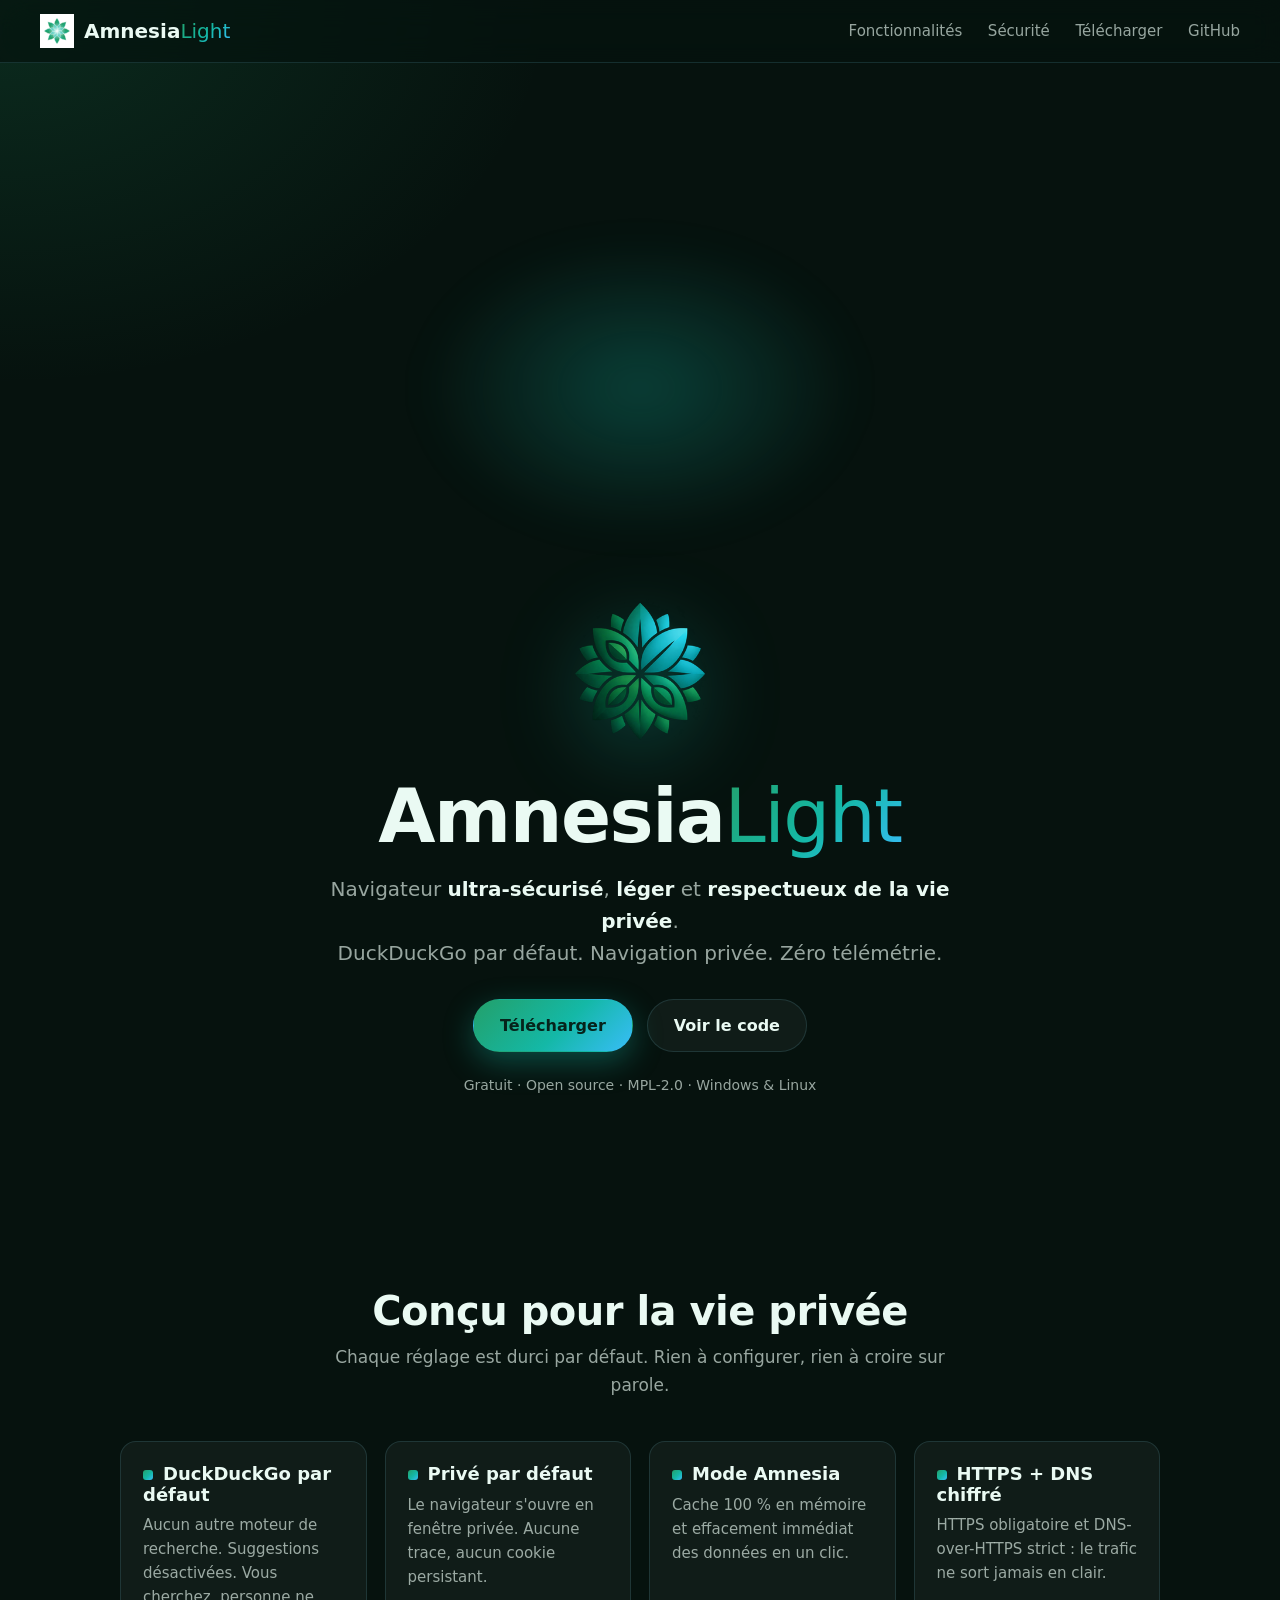
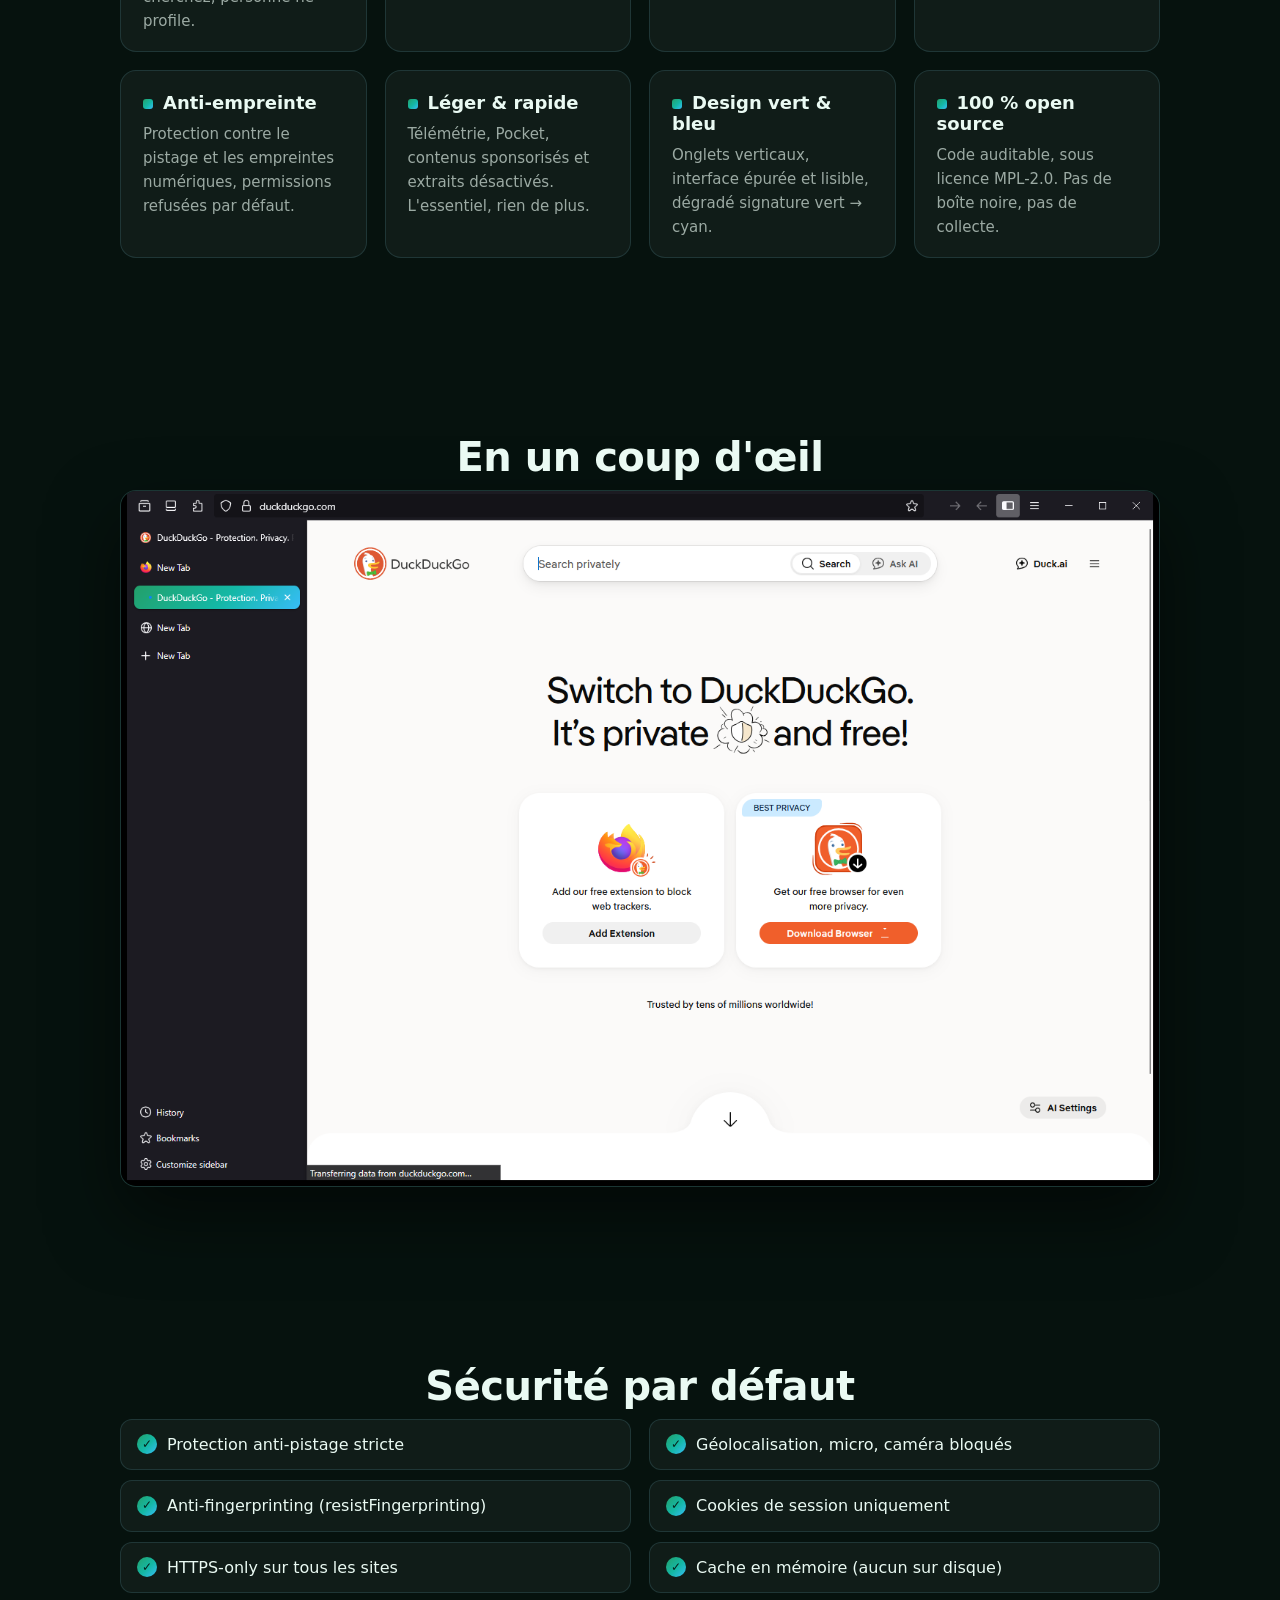
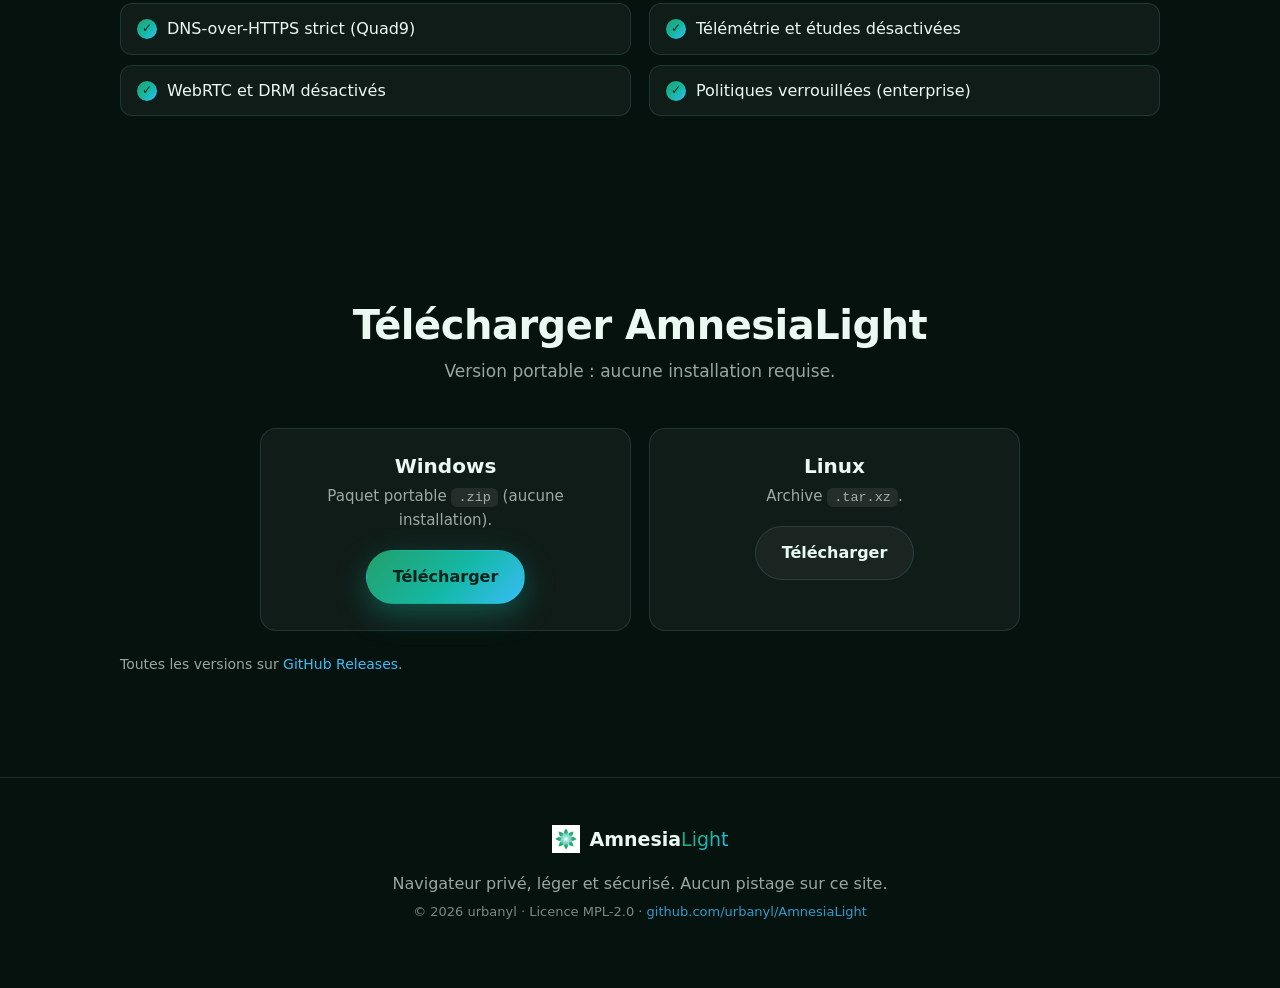
==== website/index.html @ 1029e7ff "AmnesiaLight 0.1.0 - Phase 1 operationnelle - Navigateur durci base Gecko: DuckDuckGo par defaut, pr" ====
<!DOCTYPE html>
<html lang="fr">
<head>
  <meta charset="UTF-8" />
  <meta name="viewport" content="width=device-width, initial-scale=1.0" />
  <title>AmnesiaLight — Navigateur privé, léger et sécurisé</title>
  <meta name="description" content="AmnesiaLight : navigateur ultra-sécurisé, léger et respectueux de la vie privée. DuckDuckGo par défaut, navigation privée, zéro télémétrie." />
  <meta name="theme-color" content="#0c2a1f" />
  <link rel="icon" href="assets/favicon.ico" />
  <meta property="og:title" content="AmnesiaLight" />
  <meta property="og:description" content="Navigateur privé, léger et sécurisé. DuckDuckGo par défaut." />
  <meta property="og:image" content="assets/logo-256.png" />
  <link rel="stylesheet" href="style.css" />
</head>
<body>

  <header class="nav">
    <a class="brand" href="#top">
      <img src="assets/logo-mark.svg" alt="" width="34" height="34" />
      <span><b>Amnesia</b><i>Light</i></span>
    </a>
    <nav class="nav-links">
      <a href="#features">Fonctionnalités</a>
      <a href="#securite">Sécurité</a>
      <a href="#telecharger">Télécharger</a>
      <a href="https://github.com/urbanyl/AmnesiaLight" target="_blank" rel="noopener">GitHub</a>
    </nav>
  </header>

  <main id="top">

    <section class="hero">
      <div class="hero-glow"></div>
      <img class="hero-logo" src="assets/logo-256.png" alt="AmnesiaLight" width="150" height="150" />
      <h1><b>Amnesia</b><i>Light</i></h1>
      <p class="tagline">
        Navigateur <strong>ultra-sécurisé</strong>, <strong>léger</strong> et
        <strong>respectueux de la vie privée</strong>.
        <br />DuckDuckGo par défaut. Navigation privée. Zéro télémétrie.
      </p>
      <div class="cta">
        <a class="btn primary" href="https://github.com/urbanyl/AmnesiaLight/releases" target="_blank" rel="noopener">Télécharger</a>
        <a class="btn ghost" href="https://github.com/urbanyl/AmnesiaLight" target="_blank" rel="noopener">Voir le code</a>
      </div>
      <p class="meta">Gratuit · Open source · MPL-2.0 · Windows &amp; Linux</p>
    </section>

    <section id="features" class="section">
      <h2>Conçu pour la vie privée</h2>
      <p class="lead">Chaque réglage est durci par défaut. Rien à configurer, rien à croire sur parole.</p>
      <div class="grid">
        <article class="card">
          <h3>DuckDuckGo par défaut</h3>
          <p>Aucun autre moteur de recherche. Suggestions désactivées. Vous cherchez, personne ne profile.</p>
        </article>
        <article class="card">
          <h3>Privé par défaut</h3>
          <p>Le navigateur s'ouvre en fenêtre privée. Aucune trace, aucun cookie persistant.</p>
        </article>
        <article class="card">
          <h3>Mode Amnesia</h3>
          <p>Cache 100&nbsp;% en mémoire et effacement immédiat des données en un clic.</p>
        </article>
        <article class="card">
          <h3>HTTPS + DNS chiffré</h3>
          <p>HTTPS obligatoire et DNS-over-HTTPS strict : le trafic ne sort jamais en clair.</p>
        </article>
        <article class="card">
          <h3>Anti-empreinte</h3>
          <p>Protection contre le pistage et les empreintes numériques, permissions refusées par défaut.</p>
        </article>
        <article class="card">
          <h3>Léger &amp; rapide</h3>
          <p>Télémétrie, Pocket, contenus sponsorisés et extraits désactivés. L'essentiel, rien de plus.</p>
        </article>
        <article class="card">
          <h3>Design vert &amp; bleu</h3>
          <p>Onglets verticaux, interface épurée et lisible, dégradé signature vert → cyan.</p>
        </article>
        <article class="card">
          <h3>100&nbsp;% open source</h3>
          <p>Code auditable, sous licence MPL-2.0. Pas de boîte noire, pas de collecte.</p>
        </article>
      </div>
    </section>

    <section class="section shot">
      <h2>En un coup d'œil</h2>
      <div class="window">
        <img src="assets/screenshot.png" alt="Interface d'AmnesiaLight avec DuckDuckGo et onglets verticaux" loading="lazy" />
      </div>
    </section>

    <section id="securite" class="section">
      <h2>Sécurité par défaut</h2>
      <div class="cols">
        <ul class="check">
          <li>Protection anti-pistage stricte</li>
          <li>Anti-fingerprinting (resistFingerprinting)</li>
          <li>HTTPS-only sur tous les sites</li>
          <li>DNS-over-HTTPS strict (Quad9)</li>
          <li>WebRTC et DRM désactivés</li>
        </ul>
        <ul class="check">
          <li>Géolocalisation, micro, caméra bloqués</li>
          <li>Cookies de session uniquement</li>
          <li>Cache en mémoire (aucun sur disque)</li>
          <li>Télémétrie et études désactivées</li>
          <li>Politiques verrouillées (enterprise)</li>
        </ul>
      </div>
    </section>

    <section id="telecharger" class="section download">
      <h2>Télécharger AmnesiaLight</h2>
      <p class="lead">Version portable : aucune installation requise.</p>
      <div class="platforms">
        <div class="plat">
          <h3>Windows</h3>
          <p>Paquet portable <code>.zip</code> (aucune installation).</p>
          <a class="btn primary" href="https://github.com/urbanyl/AmnesiaLight/releases" target="_blank" rel="noopener">Télécharger</a>
        </div>
        <div class="plat">
          <h3>Linux</h3>
          <p>Archive <code>.tar.xz</code>.</p>
          <a class="btn ghost" href="https://github.com/urbanyl/AmnesiaLight/releases" target="_blank" rel="noopener">Télécharger</a>
        </div>
      </div>
      <p class="meta">Toutes les versions sur <a href="https://github.com/urbanyl/AmnesiaLight/releases" target="_blank" rel="noopener">GitHub Releases</a>.</p>
    </section>

  </main>

  <footer class="footer">
    <div class="foot-brand">
      <img src="assets/logo-mark.svg" alt="" width="28" height="28" />
      <span><b>Amnesia</b><i>Light</i></span>
    </div>
    <p>Navigateur privé, léger et sécurisé. Aucun pistage sur ce site.</p>
    <p class="fine">© 2026 urbanyl · Licence MPL-2.0 · <a href="https://github.com/urbanyl/AmnesiaLight" target="_blank" rel="noopener">github.com/urbanyl/AmnesiaLight</a></p>
  </footer>

</body>
</html>
---- website/style.css ----
/* AmnesiaLight — feuille de style du site (aucune dependance externe) */

:root {
  --green-900: #07211a;
  --green-700: #14532d;
  --green-500: #23a06a;
  --teal: #14b8a6;
  --cyan: #38bdf8;
  --grad: linear-gradient(135deg, #23a06a 0%, #14b8a6 55%, #38bdf8 100%);
  --bg: #06120e;
  --bg-2: #0a1b15;
  --surface: rgba(255, 255, 255, 0.045);
  --surface-2: rgba(255, 255, 255, 0.07);
  --border: rgba(127, 215, 242, 0.14);
  --text: #eafaf3;
  --dim: rgba(234, 250, 243, 0.64);
  --radius: 16px;
  --maxw: 1120px;
}

* { box-sizing: border-box; }

html { scroll-behavior: smooth; }

body {
  margin: 0;
  font-family: "Segoe UI", system-ui, -apple-system, Roboto, Helvetica, Arial, sans-serif;
  color: var(--text);
  background:
    radial-gradient(1200px 700px at 80% -10%, rgba(56, 189, 248, 0.16), transparent 60%),
    radial-gradient(1000px 700px at 0% 0%, rgba(35, 160, 106, 0.18), transparent 55%),
    var(--bg);
  line-height: 1.6;
  -webkit-font-smoothing: antialiased;
}

a { color: var(--cyan); text-decoration: none; }
a:hover { text-decoration: underline; }

h1, h2, h3 { line-height: 1.15; }

/* ---------- Nav ---------- */
.nav {
  position: sticky;
  top: 0;
  z-index: 10;
  display: flex;
  align-items: center;
  justify-content: space-between;
  gap: 16px;
  padding: 14px clamp(16px, 4vw, 40px);
  background: rgba(6, 18, 14, 0.72);
  backdrop-filter: blur(14px) saturate(1.2);
  border-bottom: 1px solid var(--border);
}
.brand { display: inline-flex; align-items: center; gap: 10px; color: var(--text); font-size: 20px; }
.brand:hover { text-decoration: none; }
.brand b, .hero h1 b, .foot-brand b { color: var(--text); font-weight: 700; }
.brand i, .hero h1 i, .foot-brand i { font-style: normal; font-weight: 400; background: var(--grad); -webkit-background-clip: text; background-clip: text; color: transparent; }
.nav-links { display: flex; gap: clamp(12px, 2vw, 26px); flex-wrap: wrap; }
.nav-links a { color: var(--dim); font-size: 15px; }
.nav-links a:hover { color: var(--text); text-decoration: none; }

/* ---------- Hero ---------- */
.hero {
  position: relative;
  text-align: center;
  padding: clamp(48px, 9vw, 120px) 20px clamp(40px, 7vw, 90px);
  overflow: hidden;
}
.hero-glow {
  position: absolute;
  inset: auto 0 30% 0;
  height: 420px;
  margin: auto;
  width: 620px;
  max-width: 90%;
  background: radial-gradient(closest-side, rgba(20, 184, 166, 0.28), transparent 70%);
  filter: blur(20px);
  z-index: 0;
}
.hero > * { position: relative; z-index: 1; }
.hero-logo { filter: drop-shadow(0 18px 40px rgba(20, 184, 166, 0.35)); }
.hero h1 { font-size: clamp(40px, 8vw, 74px); margin: 18px 0 14px; letter-spacing: -1.5px; }
.tagline { font-size: clamp(16px, 2.4vw, 20px); color: var(--dim); max-width: 640px; margin: 0 auto 30px; }
.tagline strong { color: var(--text); }

.cta { display: flex; gap: 14px; justify-content: center; flex-wrap: wrap; }
.btn {
  display: inline-block;
  padding: 13px 26px;
  border-radius: 999px;
  font-weight: 600;
  font-size: 16px;
  border: 1px solid transparent;
  transition: transform 0.12s ease, box-shadow 0.2s ease, background 0.2s ease;
}
.btn:hover { text-decoration: none; transform: translateY(-1px); }
.btn.primary { background: var(--grad); color: #06231b; box-shadow: 0 10px 30px rgba(20, 184, 166, 0.35); }
.btn.ghost { border-color: var(--border); color: var(--text); background: var(--surface); }
.btn.ghost:hover { background: var(--surface-2); }
.meta { color: var(--dim); font-size: 14px; margin-top: 22px; }
.meta a { color: var(--cyan); }

/* ---------- Sections ---------- */
.section { max-width: var(--maxw); margin: 0 auto; padding: clamp(40px, 7vw, 88px) clamp(16px, 4vw, 40px); }
.section h2 { font-size: clamp(26px, 4vw, 40px); margin: 0 0 10px; text-align: center; letter-spacing: -0.5px; }
.lead { text-align: center; color: var(--dim); max-width: 640px; margin: 0 auto 42px; font-size: 17px; }

/* ---------- Feature grid ---------- */
.grid {
  display: grid;
  grid-template-columns: repeat(auto-fit, minmax(240px, 1fr));
  gap: 18px;
}
.card {
  background: var(--surface);
  border: 1px solid var(--border);
  border-radius: var(--radius);
  padding: 22px 22px 18px;
  transition: border-color 0.2s ease, transform 0.2s ease, background 0.2s ease;
}
.card:hover { border-color: rgba(56, 189, 248, 0.4); transform: translateY(-3px); background: var(--surface-2); }
.card h3 { margin: 0 0 8px; font-size: 18px; }
.card h3::before {
  content: "";
  display: inline-block;
  width: 10px; height: 10px;
  margin-right: 10px;
  border-radius: 3px;
  background: var(--grad);
  vertical-align: middle;
}
.card p { margin: 0; color: var(--dim); font-size: 15px; }

/* ---------- Screenshot ---------- */
.window {
  border: 1px solid var(--border);
  border-radius: var(--radius);
  overflow: hidden;
  box-shadow: 0 30px 70px rgba(0, 0, 0, 0.5);
  background: var(--bg-2);
}
.window img { display: block; width: 100%; height: auto; }

/* ---------- Security list ---------- */
.cols { display: grid; grid-template-columns: repeat(auto-fit, minmax(280px, 1fr)); gap: 18px; }
.check { list-style: none; margin: 0; padding: 0; }
.check li {
  position: relative;
  padding: 12px 16px 12px 46px;
  margin-bottom: 10px;
  background: var(--surface);
  border: 1px solid var(--border);
  border-radius: 12px;
  color: var(--text);
}
.check li::before {
  content: "✓";
  position: absolute;
  left: 16px; top: 50%;
  transform: translateY(-50%);
  width: 20px; height: 20px;
  display: grid; place-items: center;
  border-radius: 50%;
  background: var(--grad);
  color: #06231b;
  font-size: 12px;
  font-weight: 700;
}

/* ---------- Download ---------- */
.platforms { display: grid; grid-template-columns: repeat(auto-fit, minmax(260px, 1fr)); gap: 18px; max-width: 760px; margin: 0 auto; }
.plat { text-align: center; background: var(--surface); border: 1px solid var(--border); border-radius: var(--radius); padding: 26px; }
.plat h3 { margin: 0 0 6px; font-size: 20px; }
.plat p { color: var(--dim); margin: 0 0 18px; font-size: 15px; }
.plat code, .lead code { background: rgba(255, 255, 255, 0.08); padding: 2px 7px; border-radius: 6px; font-size: 0.9em; }

/* ---------- Footer ---------- */
.footer { text-align: center; padding: 46px 20px 60px; border-top: 1px solid var(--border); color: var(--dim); }
.foot-brand { display: inline-flex; align-items: center; gap: 10px; font-size: 19px; margin-bottom: 10px; }
.footer p { margin: 6px 0; }
.footer .fine { font-size: 13px; opacity: 0.8; }

@media (max-width: 520px) {
  .nav-links { display: none; }
}
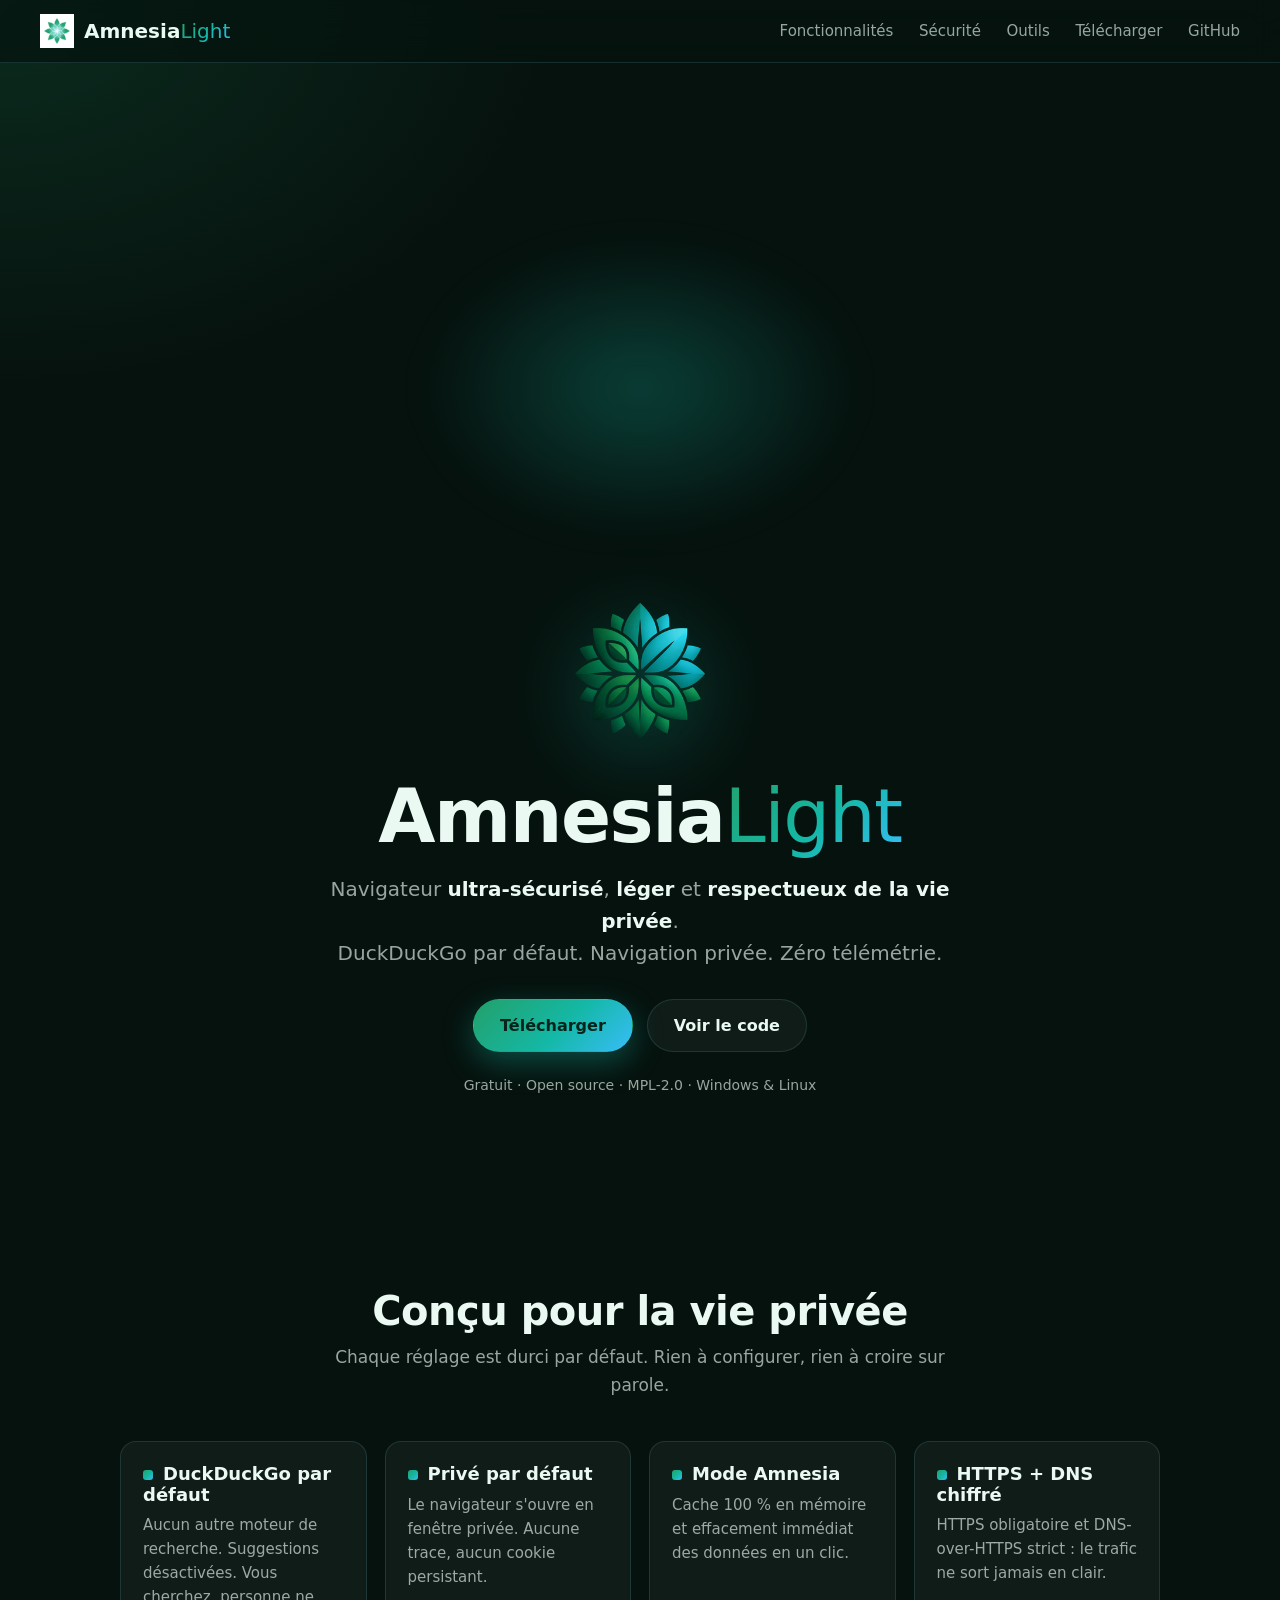
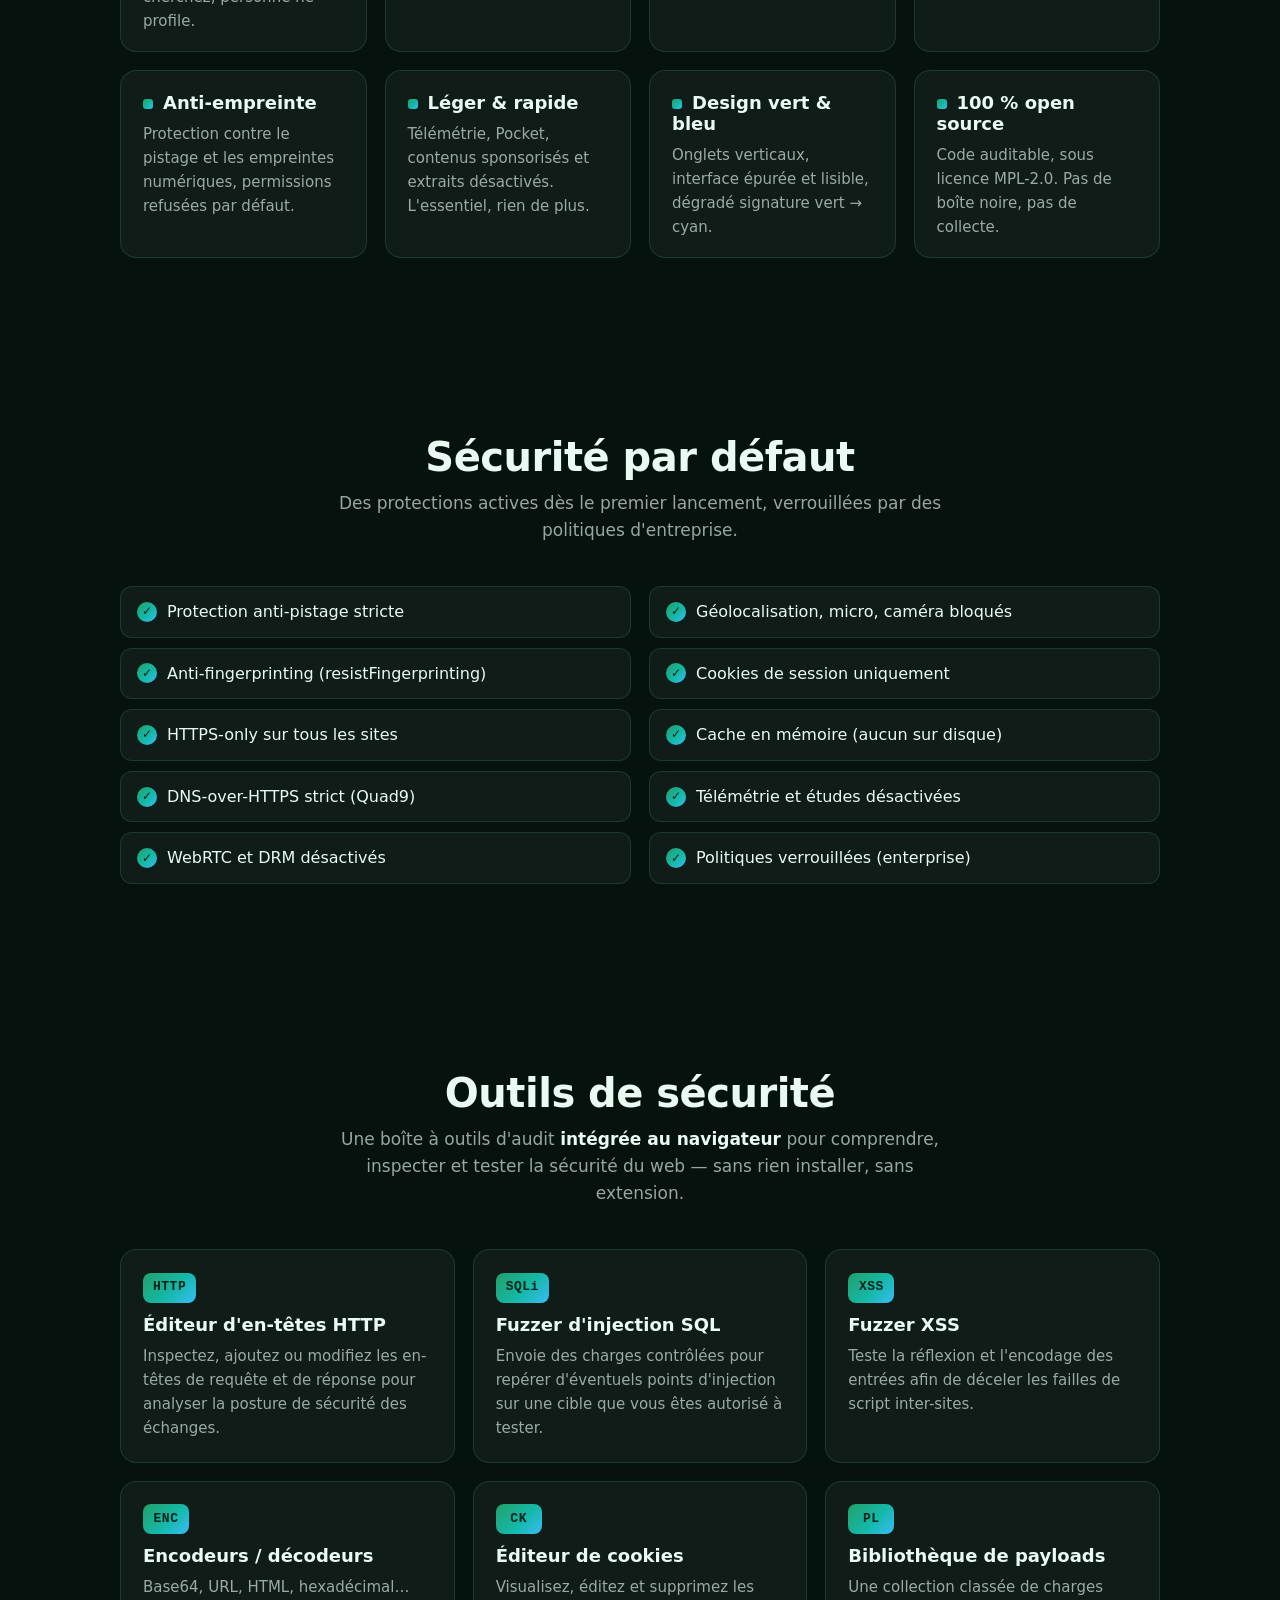
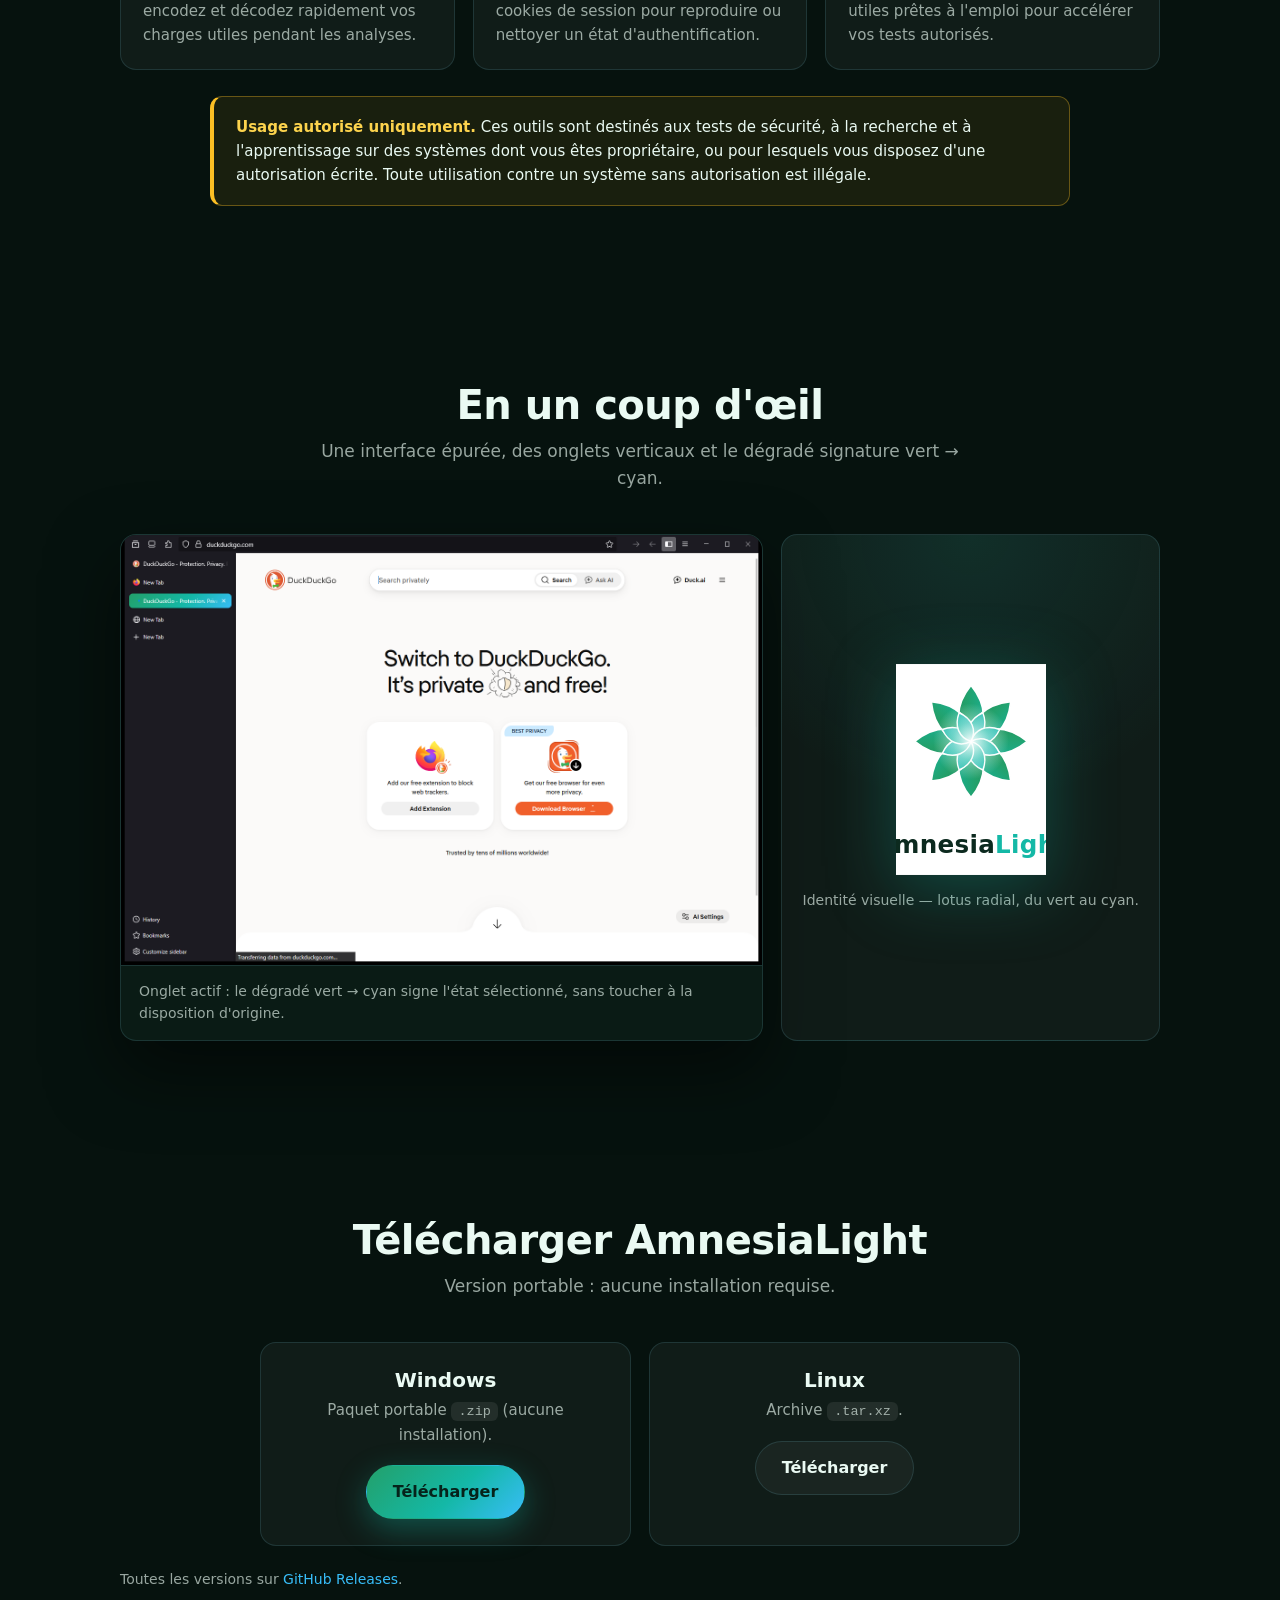
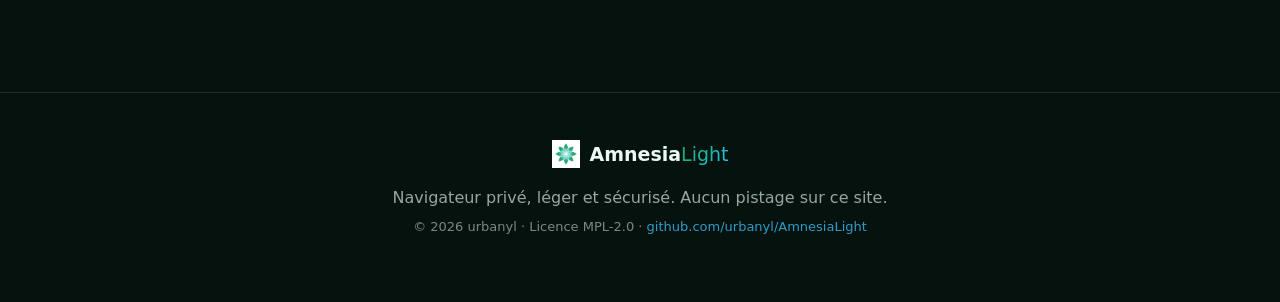
==== commit 70dceb0d: "Ajoute le toolkit securite (extension), outils pentest et polish visuel - Extension AmnesiaLight Too" ====
--- a/website/index.html
+++ b/website/index.html
@@ -4,7 +4,7 @@
   <meta charset="UTF-8" />
   <meta name="viewport" content="width=device-width, initial-scale=1.0" />
   <title>AmnesiaLight — Navigateur privé, léger et sécurisé</title>
-  <meta name="description" content="AmnesiaLight : navigateur ultra-sécurisé, léger et respectueux de la vie privée. DuckDuckGo par défaut, navigation privée, zéro télémétrie." />
+  <meta name="description" content="AmnesiaLight : navigateur ultra-sécurisé, léger et respectueux de la vie privée. DuckDuckGo par défaut, navigation privée, zéro télémétrie, outils de sécurité intégrés." />
   <meta name="theme-color" content="#0c2a1f" />
   <link rel="icon" href="assets/favicon.ico" />
   <meta property="og:title" content="AmnesiaLight" />
@@ -22,6 +22,7 @@
     <nav class="nav-links">
       <a href="#features">Fonctionnalités</a>
       <a href="#securite">Sécurité</a>
+      <a href="#outils">Outils</a>
       <a href="#telecharger">Télécharger</a>
       <a href="https://github.com/urbanyl/AmnesiaLight" target="_blank" rel="noopener">GitHub</a>
     </nav>
@@ -84,15 +85,9 @@
       </div>
     </section>
 
-    <section class="section shot">
-      <h2>En un coup d'œil</h2>
-      <div class="window">
-        <img src="assets/screenshot.png" alt="Interface d'AmnesiaLight avec DuckDuckGo et onglets verticaux" loading="lazy" />
-      </div>
-    </section>
-
     <section id="securite" class="section">
       <h2>Sécurité par défaut</h2>
+      <p class="lead">Des protections actives dès le premier lancement, verrouillées par des politiques d'entreprise.</p>
       <div class="cols">
         <ul class="check">
           <li>Protection anti-pistage stricte</li>
@@ -111,6 +106,69 @@
       </div>
     </section>
 
+    <section id="outils" class="section tools">
+      <h2>Outils de sécurité</h2>
+      <p class="lead">
+        Une boîte à outils d'audit <strong>intégrée au navigateur</strong> pour comprendre,
+        inspecter et tester la sécurité du web — sans rien installer, sans extension.
+      </p>
+
+      <div class="tool-grid">
+        <article class="tool">
+          <span class="tool-ico" aria-hidden="true">HTTP</span>
+          <h3>Éditeur d'en-têtes HTTP</h3>
+          <p>Inspectez, ajoutez ou modifiez les en-têtes de requête et de réponse pour analyser la posture de sécurité des échanges.</p>
+        </article>
+        <article class="tool">
+          <span class="tool-ico" aria-hidden="true">SQLi</span>
+          <h3>Fuzzer d'injection SQL</h3>
+          <p>Envoie des charges contrôlées pour repérer d'éventuels points d'injection sur une cible que vous êtes autorisé à tester.</p>
+        </article>
+        <article class="tool">
+          <span class="tool-ico" aria-hidden="true">XSS</span>
+          <h3>Fuzzer XSS</h3>
+          <p>Teste la réflexion et l'encodage des entrées afin de déceler les failles de script inter-sites.</p>
+        </article>
+        <article class="tool">
+          <span class="tool-ico" aria-hidden="true">ENC</span>
+          <h3>Encodeurs / décodeurs</h3>
+          <p>Base64, URL, HTML, hexadécimal… encodez et décodez rapidement vos charges utiles pendant les analyses.</p>
+        </article>
+        <article class="tool">
+          <span class="tool-ico" aria-hidden="true">CK</span>
+          <h3>Éditeur de cookies</h3>
+          <p>Visualisez, éditez et supprimez les cookies de session pour reproduire ou nettoyer un état d'authentification.</p>
+        </article>
+        <article class="tool">
+          <span class="tool-ico" aria-hidden="true">PL</span>
+          <h3>Bibliothèque de payloads</h3>
+          <p>Une collection classée de charges utiles prêtes à l'emploi pour accélérer vos tests autorisés.</p>
+        </article>
+      </div>
+
+      <p class="notice">
+        <strong>Usage autorisé uniquement.</strong>
+        Ces outils sont destinés aux tests de sécurité, à la recherche et à l'apprentissage
+        sur des systèmes dont vous êtes propriétaire, ou pour lesquels vous disposez d'une
+        autorisation écrite. Toute utilisation contre un système sans autorisation est illégale.
+      </p>
+    </section>
+
+    <section class="section shot" id="apercu">
+      <h2>En un coup d'œil</h2>
+      <p class="lead">Une interface épurée, des onglets verticaux et le dégradé signature vert → cyan.</p>
+      <div class="gallery">
+        <figure class="window">
+          <img src="assets/screenshot.png" alt="Interface d'AmnesiaLight avec DuckDuckGo et onglets verticaux" loading="lazy" />
+          <figcaption>Onglet actif : le dégradé vert → cyan signe l'état sélectionné, sans toucher à la disposition d'origine.</figcaption>
+        </figure>
+        <figure class="brandcard">
+          <img src="assets/logo-full.svg" alt="Logo AmnesiaLight" loading="lazy" width="150" height="211" />
+          <figcaption>Identité visuelle — lotus radial, du vert au cyan.</figcaption>
+        </figure>
+      </div>
+    </section>
+
     <section id="telecharger" class="section download">
       <h2>Télécharger AmnesiaLight</h2>
       <p class="lead">Version portable : aucune installation requise.</p>
--- a/website/style.css
+++ b/website/style.css
@@ -106,6 +106,7 @@
 .section { max-width: var(--maxw); margin: 0 auto; padding: clamp(40px, 7vw, 88px) clamp(16px, 4vw, 40px); }
 .section h2 { font-size: clamp(26px, 4vw, 40px); margin: 0 0 10px; text-align: center; letter-spacing: -0.5px; }
 .lead { text-align: center; color: var(--dim); max-width: 640px; margin: 0 auto 42px; font-size: 17px; }
+.lead strong { color: var(--text); }
 
 /* ---------- Feature grid ---------- */
 .grid {
@@ -133,8 +134,9 @@
 }
 .card p { margin: 0; color: var(--dim); font-size: 15px; }
 
-/* ---------- Screenshot ---------- */
+/* ---------- Screenshot / gallery ---------- */
 .window {
+  margin: 0;
   border: 1px solid var(--border);
   border-radius: var(--radius);
   overflow: hidden;
@@ -142,6 +144,38 @@
   background: var(--bg-2);
 }
 .window img { display: block; width: 100%; height: auto; }
+
+.gallery {
+  display: grid;
+  grid-template-columns: 1.7fr 1fr;
+  gap: 18px;
+  align-items: stretch;
+}
+.gallery figcaption {
+  padding: 14px 18px 16px;
+  color: var(--dim);
+  font-size: 14px;
+  border-top: 1px solid var(--border);
+}
+.brandcard {
+  margin: 0;
+  display: flex;
+  flex-direction: column;
+  align-items: center;
+  justify-content: center;
+  gap: 8px;
+  text-align: center;
+  background:
+    radial-gradient(120% 90% at 50% 0%, rgba(20, 184, 166, 0.12), transparent 60%),
+    var(--surface);
+  border: 1px solid var(--border);
+  border-radius: var(--radius);
+  padding: 26px 20px;
+  transition: border-color 0.2s ease, background 0.2s ease;
+}
+.brandcard:hover { border-color: rgba(56, 189, 248, 0.4); }
+.brandcard img { filter: drop-shadow(0 14px 34px rgba(20, 184, 166, 0.3)); }
+.brandcard figcaption { padding: 6px 0 0; border-top: none; }
 
 /* ---------- Security list ---------- */
 .cols { display: grid; grid-template-columns: repeat(auto-fit, minmax(280px, 1fr)); gap: 18px; }
@@ -169,6 +203,51 @@
   font-weight: 700;
 }
 
+/* ---------- Security toolkit ---------- */
+.tool-grid {
+  display: grid;
+  grid-template-columns: repeat(auto-fit, minmax(250px, 1fr));
+  gap: 18px;
+}
+.tool {
+  background: var(--surface);
+  border: 1px solid var(--border);
+  border-radius: var(--radius);
+  padding: 22px;
+  transition: border-color 0.2s ease, transform 0.2s ease, background 0.2s ease;
+}
+.tool:hover { border-color: rgba(56, 189, 248, 0.4); transform: translateY(-3px); background: var(--surface-2); }
+.tool-ico {
+  display: inline-grid;
+  place-items: center;
+  min-width: 46px;
+  height: 30px;
+  padding: 0 10px;
+  margin-bottom: 12px;
+  border-radius: 8px;
+  background: var(--grad);
+  color: #06231b;
+  font-family: "Cascadia Code", Consolas, "SFMono-Regular", Menlo, monospace;
+  font-size: 13px;
+  font-weight: 700;
+  letter-spacing: 0.5px;
+}
+.tool h3 { margin: 0 0 8px; font-size: 18px; }
+.tool p { margin: 0; color: var(--dim); font-size: 15px; }
+
+.notice {
+  margin: 26px auto 0;
+  max-width: 860px;
+  padding: 18px 22px;
+  background: rgba(251, 191, 36, 0.08);
+  border: 1px solid rgba(251, 191, 36, 0.35);
+  border-left: 4px solid #fbbf24;
+  border-radius: 12px;
+  color: var(--text);
+  font-size: 15px;
+}
+.notice strong { color: #fcd34d; }
+
 /* ---------- Download ---------- */
 .platforms { display: grid; grid-template-columns: repeat(auto-fit, minmax(260px, 1fr)); gap: 18px; max-width: 760px; margin: 0 auto; }
 .plat { text-align: center; background: var(--surface); border: 1px solid var(--border); border-radius: var(--radius); padding: 26px; }
@@ -182,6 +261,10 @@
 .footer p { margin: 6px 0; }
 .footer .fine { font-size: 13px; opacity: 0.8; }
 
+@media (max-width: 760px) {
+  .gallery { grid-template-columns: 1fr; }
+}
+
 @media (max-width: 520px) {
   .nav-links { display: none; }
 }
